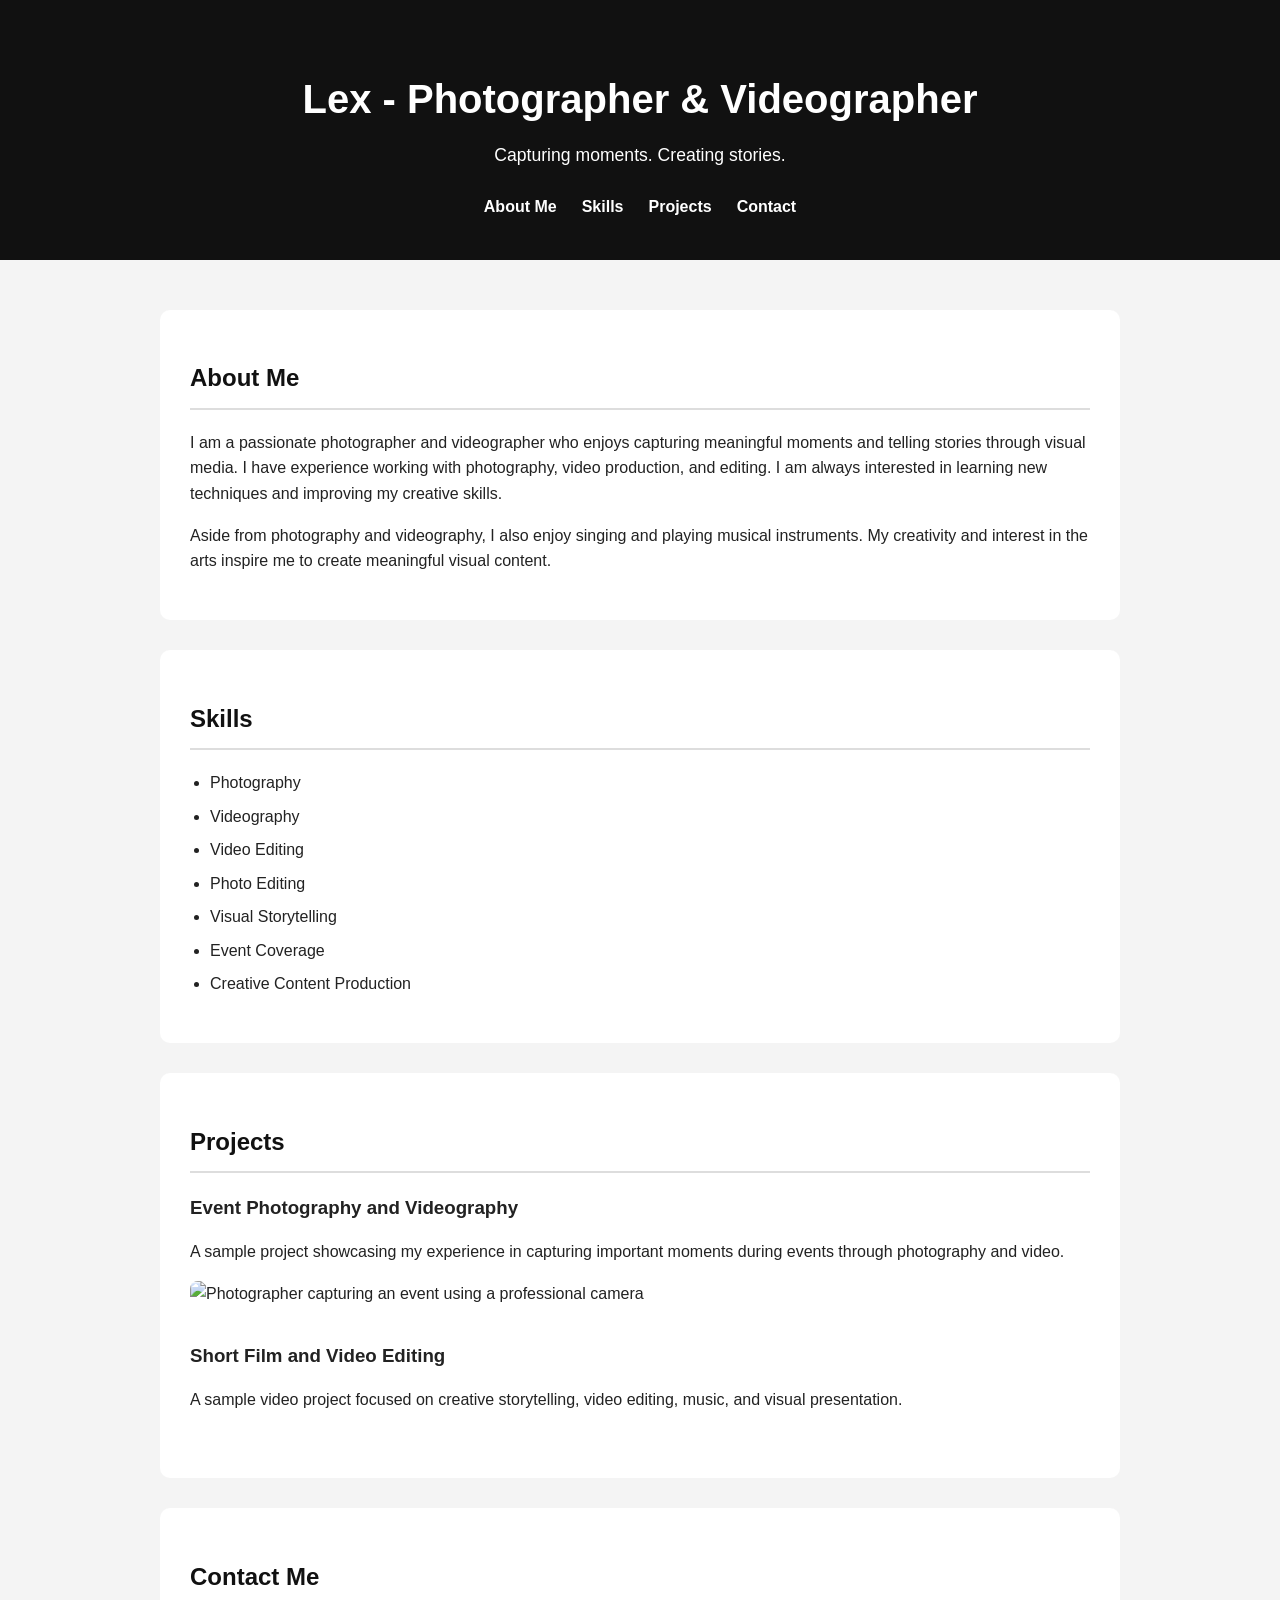
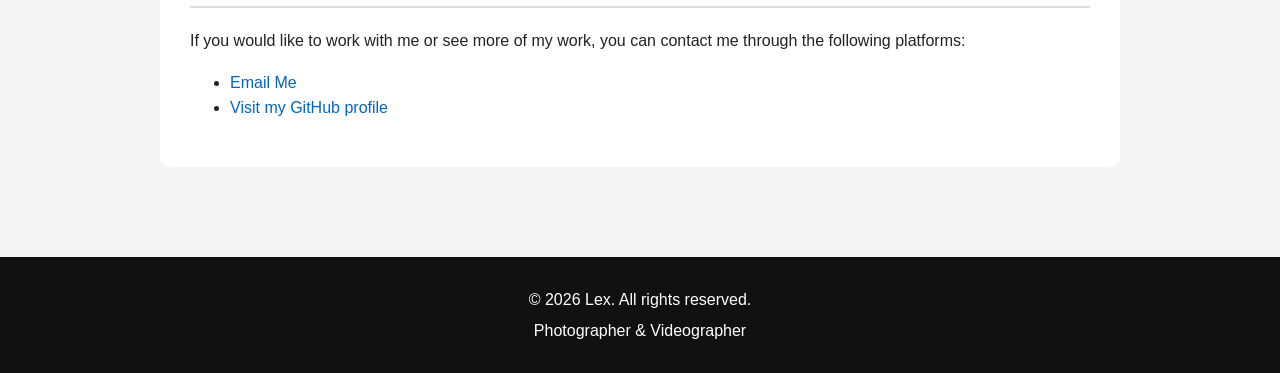
==== index.html @ a911f32c "change" ====
<!--html -->
<!DOCTYPE html>
<html lang="en">

<head>
    <meta charset="UTF-8">
    <meta name="viewport" content="width=device-width, initial-scale=1.0">

    <title>Lex | Photographer and Videographer</title>

    <meta name="description"
        content="Personal portfolio of Lex, a passionate photographer and videographer specializing in photography, videography, and creative visual storytelling.">
        <link rel="stylesheet" href="Bonotan.css">
</head>

<body>

    <!-- Header -->
    <header>
        <h1>Lex - Photographer & Videographer</h1>
        <p>Capturing moments. Creating stories.</p>

        <!-- Navigation -->
        <nav aria-label="Main navigation">
            <ul>
                <li><a href="#about">About Me</a></li>
                <li><a href="#skills">Skills</a></li>
                <li><a href="#projects">Projects</a></li>
                <li><a href="#contact">Contact</a></li>
            </ul>
        </nav>
    </header>

    <!-- Main Content -->
    <main>

        <!-- About Me Section -->
        <section id="about">
            <h2>About Me</h2>

            <p>
                I am a passionate photographer and videographer who enjoys
                capturing meaningful moments and telling stories through
                visual media. I have experience working with photography,
                video production, and editing. I am always interested in
                learning new techniques and improving my creative skills.
            </p>

            <p>
                Aside from photography and videography, I also enjoy singing
                and playing musical instruments. My creativity and interest
                in the arts inspire me to create meaningful visual content.
            </p>
        </section>

        <!-- Skills Section -->
        <section id="skills">
            <h2>Skills</h2>

            <ul>
                <li>Photography</li>
                <li>Videography</li>
                <li>Video Editing</li>
                <li>Photo Editing</li>
                <li>Visual Storytelling</li>
                <li>Event Coverage</li>
                <li>Creative Content Production</li>
            </ul>
        </section>

        <!-- Projects Section -->
        <section id="projects">
            <h2>Projects</h2>

            <article>
                <h3>Event Photography and Videography</h3>

                <p>
                    A sample project showcasing my experience in capturing
                    important moments during events through photography and
                    video.
                </p>

                <img
                    src="images/event-photography.jpg"
                    alt="Photographer capturing an event using a professional camera">

            </article>

            <article>
                <h3>Short Film and Video Editing</h3>

                <p>
                    A sample video project focused on creative storytelling,
                    video editing, music, and visual presentation.
                </p>
            </article>

        </section>

        <!-- Contact Section -->
        <section id="contact">
            <h2>Contact Me</h2>

            <p>
                If you would like to work with me or see more of my work,
                you can contact me through the following platforms:
            </p>

            <ul>
                <li>
                    <a href="mailto:xelvisual19@gmail.com">
                        Email Me
                    </a>
                </li>

                <li>
                    <a href="https://github.com/Xel-na">
                        Visit my GitHub profile
                    </a>
                </li>
            </ul>
        </section>

    </main>

    <!-- Footer -->
    <footer>
        <p>&copy; 2026 Lex. All rights reserved.</p>
        <p>Photographer & Videographer</p>
    </footer>

</body>

</html>
---- Bonotan.css ----
/* General Styles */
* {
    box-sizing: border-box;
}

html {
    scroll-behavior: smooth;
}

body {
    font-family: Arial, Helvetica, sans-serif;
    line-height: 1.6;
    margin: 0;
    background-color: #f4f4f4;
    color: #222;
}

/* Header */
header {
    background-color: #111;
    color: white;
    text-align: center;
    padding: 40px 20px;
}

header h1 {
    margin-bottom: 10px;
    font-size: 2.5rem;
}

header p {
    margin-top: 0;
    font-size: 1.1rem;
}

/* Navigation */
nav {
    margin-top: 25px;
}

nav ul {
    list-style: none;
    padding: 0;
    margin: 0;
    display: flex;
    justify-content: center;
    gap: 25px;
}

nav a {
    color: white;
    text-decoration: none;
    font-weight: bold;
}

nav a:hover {
    text-decoration: underline;
}

/* Main Content */
main {
    max-width: 1000px;
    margin: 0 auto;
    padding: 20px;
}

section {
    background-color: white;
    margin: 30px 0;
    padding: 30px;
    border-radius: 10px;
}

section h2 {
    color: #111;
    border-bottom: 2px solid #ddd;
    padding-bottom: 10px;
}

/* Skills */
#skills ul {
    padding-left: 20px;
}

#skills li {
    margin-bottom: 8px;
}

/* Projects */
article {
    margin-bottom: 35px;
}

article h3 {
    margin-bottom: 10px;
}

article img {
    display: block;
    width: 100%;
    max-width: 600px;
    height: auto;
    margin-top: 15px;
    border-radius: 8px;
}

/* Contact */
#contact a {
    color: #0066cc;
    text-decoration: none;
}

#contact a:hover {
    text-decoration: underline;
}

/* Footer */
footer {
    background-color: #111;
    color: white;
    text-align: center;
    padding: 25px 20px;
    margin-top: 40px;
}

footer p {
    margin: 5px 0;
}

/* Responsive Design */
@media (max-width: 600px) {
    header h1 {
        font-size: 2rem;
    }

    nav ul {
        flex-direction: column;
        gap: 10px;
    }

    section {
        padding: 20px;
    }
}
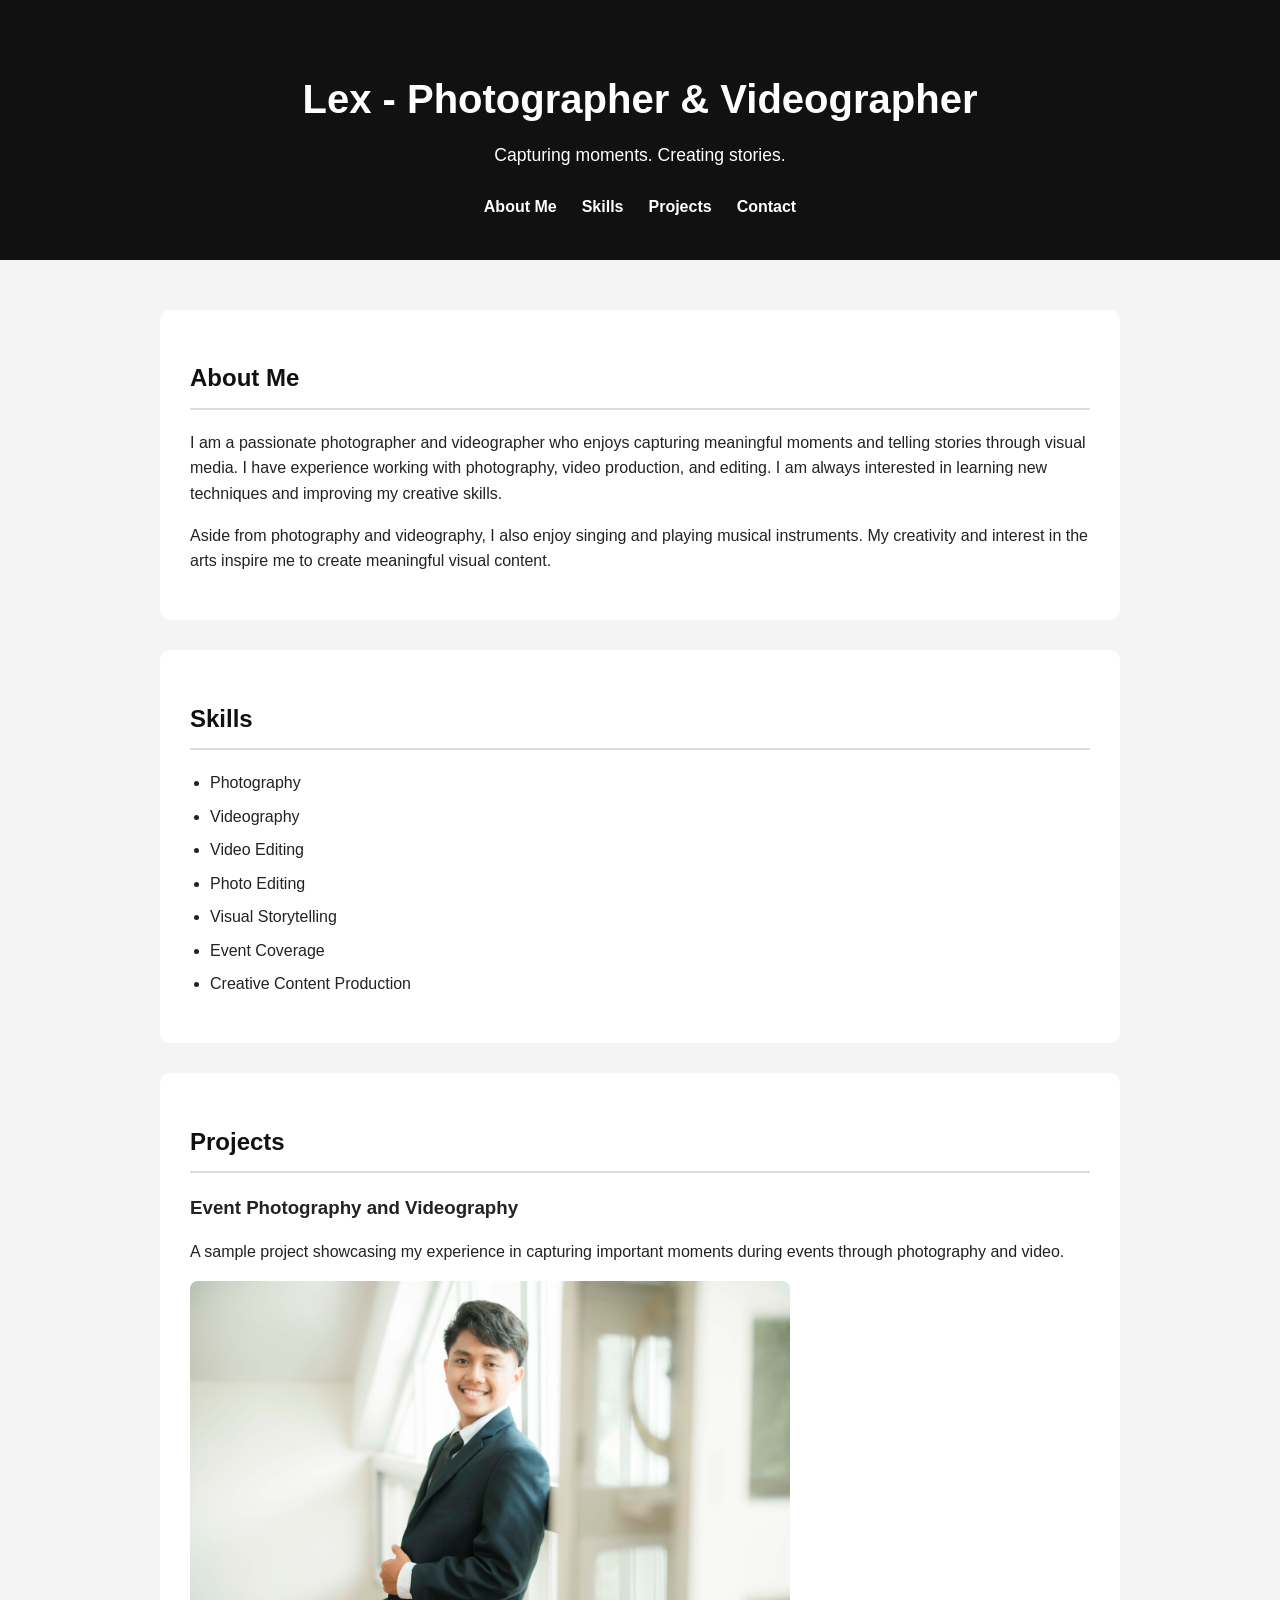
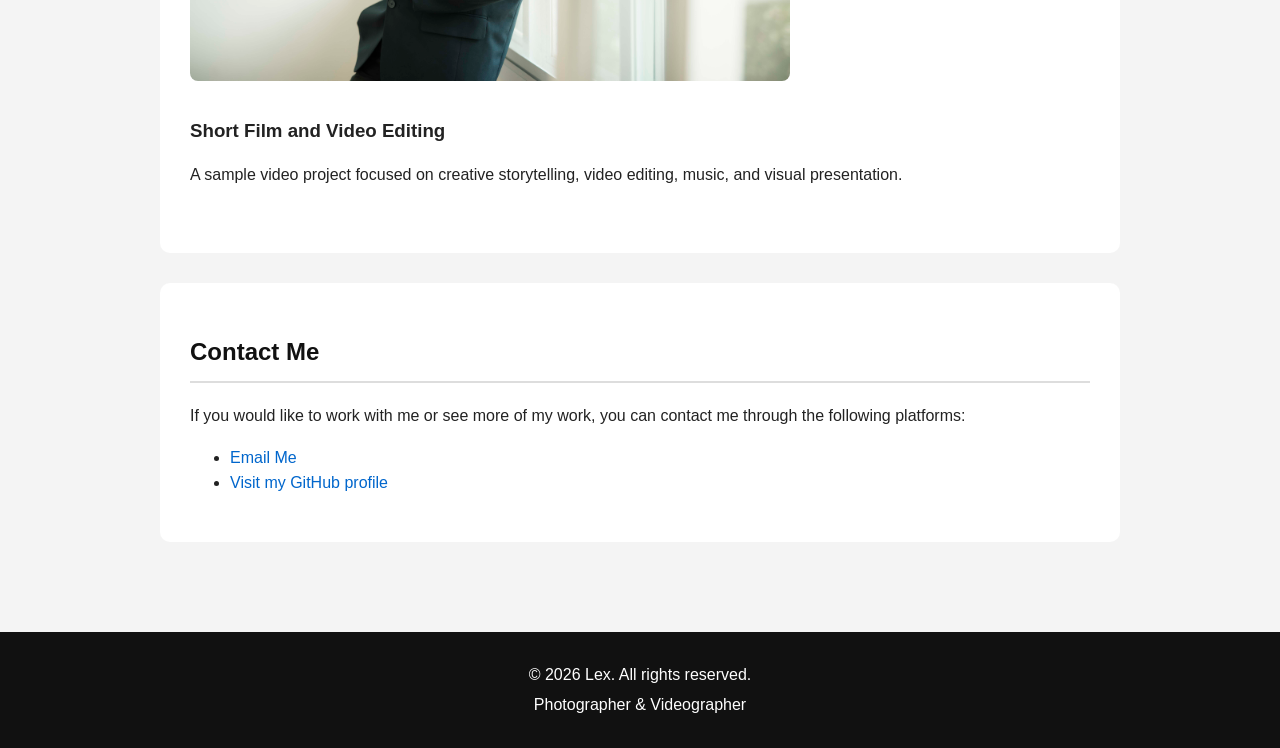
==== commit 5d142fcc: "Add photo" ====
--- a/index.html
+++ b/index.html
@@ -10,7 +10,7 @@
 
     <meta name="description"
         content="Personal portfolio of Lex, a passionate photographer and videographer specializing in photography, videography, and creative visual storytelling.">
-        <link rel="stylesheet" href="Bonotan.css">
+        <link rel="stylesheet" href="style.css">
 </head>
 
 <body>
@@ -82,7 +82,7 @@
                 </p>
 
                 <img
-                    src="images/event-photography.jpg"
+                    src="rwp_213.jpg"
                     alt="Photographer capturing an event using a professional camera">
 
             </article>
--- a/style.css
+++ b/style.css
@@ -0,0 +1,144 @@
+/* General Styles */
+* {
+    box-sizing: border-box;
+}
+
+html {
+    scroll-behavior: smooth;
+}
+
+body {
+    font-family: Arial, Helvetica, sans-serif;
+    line-height: 1.6;
+    margin: 0;
+    background-color: #f4f4f4;
+    color: #222;
+}
+
+/* Header */
+header {
+    background-color: #111;
+    color: white;
+    text-align: center;
+    padding: 40px 20px;
+}
+
+header h1 {
+    margin-bottom: 10px;
+    font-size: 2.5rem;
+}
+
+header p {
+    margin-top: 0;
+    font-size: 1.1rem;
+}
+
+/* Navigation */
+nav {
+    margin-top: 25px;
+}
+
+nav ul {
+    list-style: none;
+    padding: 0;
+    margin: 0;
+    display: flex;
+    justify-content: center;
+    gap: 25px;
+}
+
+nav a {
+    color: white;
+    text-decoration: none;
+    font-weight: bold;
+}
+
+nav a:hover {
+    text-decoration: underline;
+}
+
+/* Main Content */
+main {
+    max-width: 1000px;
+    margin: 0 auto;
+    padding: 20px;
+}
+
+section {
+    background-color: white;
+    margin: 30px 0;
+    padding: 30px;
+    border-radius: 10px;
+}
+
+section h2 {
+    color: #111;
+    border-bottom: 2px solid #ddd;
+    padding-bottom: 10px;
+}
+
+/* Skills */
+#skills ul {
+    padding-left: 20px;
+}
+
+#skills li {
+    margin-bottom: 8px;
+}
+
+/* Projects */
+article {
+    margin-bottom: 35px;
+}
+
+article h3 {
+    margin-bottom: 10px;
+}
+
+article img {
+    display: block;
+    width: 100%;
+    max-width: 600px;
+    height: auto;
+    margin-top: 15px;
+    border-radius: 8px;
+}
+
+/* Contact */
+#contact a {
+    color: #0066cc;
+    text-decoration: none;
+}
+
+#contact a:hover {
+    text-decoration: underline;
+}
+
+/* Footer */
+footer {
+    background-color: #111;
+    color: white;
+    text-align: center;
+    padding: 25px 20px;
+    margin-top: 40px;
+}
+
+footer p {
+    margin: 5px 0;
+}
+
+/* Responsive Design */
+@media (max-width: 600px) {
+    header h1 {
+        font-size: 2rem;
+    }
+
+    nav ul {
+        flex-direction: column;
+        gap: 10px;
+    }
+
+    section {
+        padding: 20px;
+    }
+}
